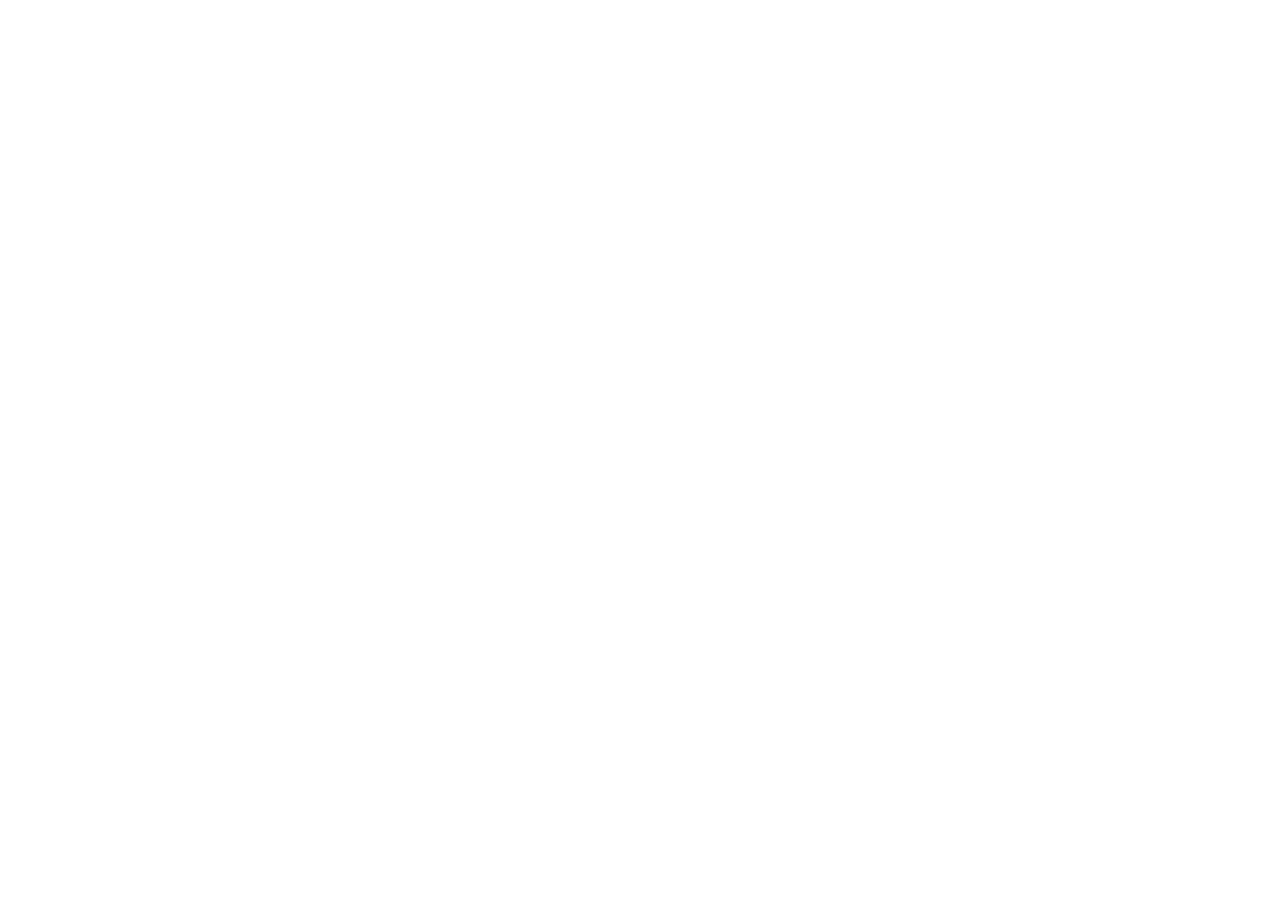
==== index.html @ 2f8295ed "pages" ====
<!DOCTYPE html>
<html lang="pt-br">
<head>
    <meta charset="UTF-8">
    <link rel="stylesheet" href="./assets/css/index.css">
    <script src="./assets/js/index.js"></script>
    <meta name="viewport" content="width=device-width, initial-scale=1.0">
    <title>Calculadora de IMC</title>
</head>
<body>
    
</body>
</html>
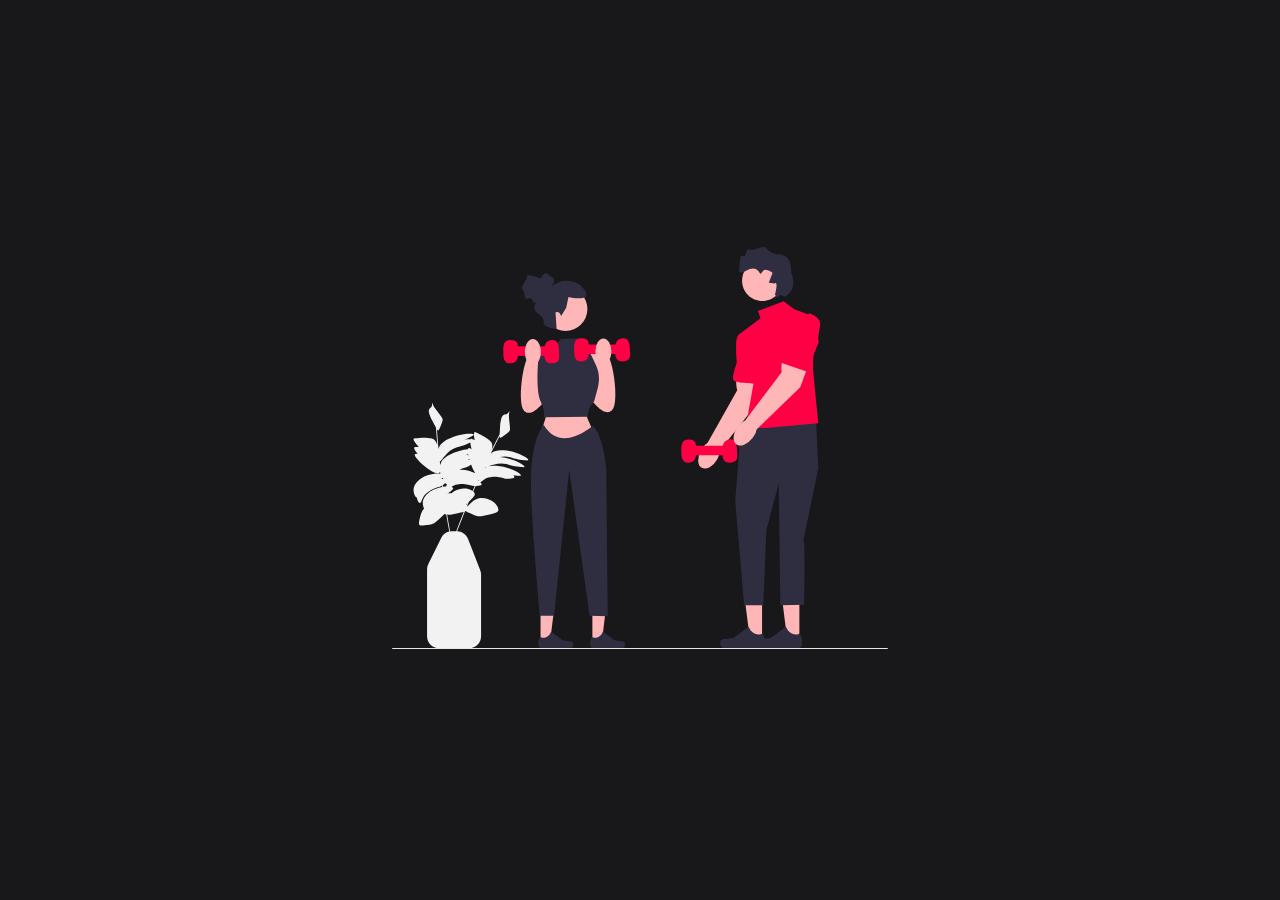
==== commit 66353d49: "feat: add a new main image to the middle" ====
--- a/index.html
+++ b/index.html
@@ -8,6 +8,14 @@
     <title>Calculadora de IMC</title>
 </head>
 <body>
-    
+    <main>
+        <section id="picture">
+        <img src="./assets/images/undraw_personal_trainer_re_cnua.svg">
+
+        </section>
+
+        
+        <section id="form"></section>
+    </main>
 </body>
 </html>--- a/assets/css/index.css
+++ b/assets/css/index.css
@@ -0,0 +1,21 @@
+*{
+    margin: 0%;
+    padding: 0%;
+    box-sizing: border-box;
+  
+}
+body{
+      background-color: #18181b;
+        
+}
+main{
+    display: flex;
+    justify-content: center;
+    align-items: center;
+    width: 100%;
+    height: 100vh;
+}
+img{
+    width: 31rem;
+     
+}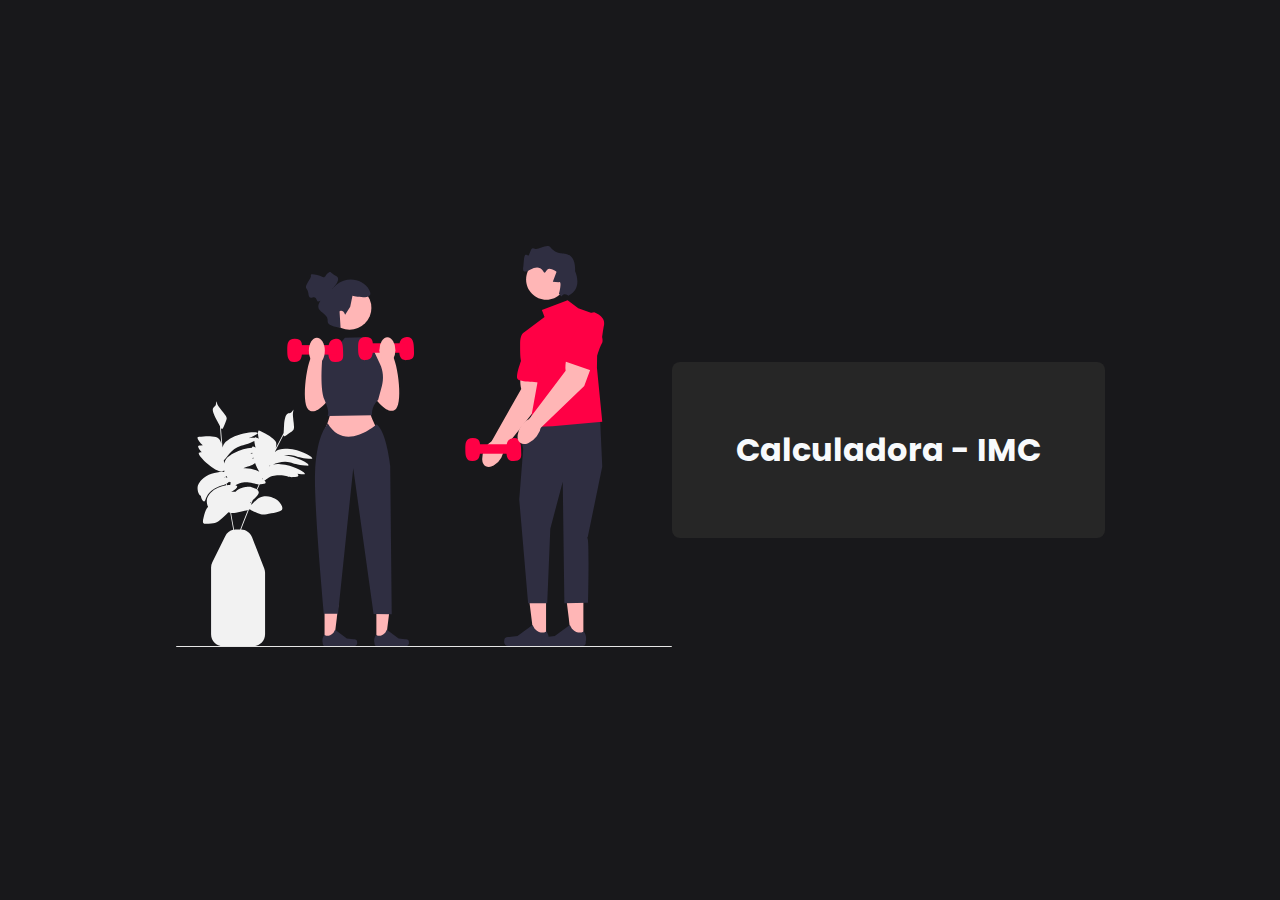
==== commit d03dbf02: "feat: add poppins font" ====
--- a/index.html
+++ b/index.html
@@ -1,5 +1,6 @@
 <!DOCTYPE html>
 <html lang="pt-br">
+
 <head>
     <meta charset="UTF-8">
     <link rel="stylesheet" href="./assets/css/index.css">
@@ -7,15 +8,22 @@
     <meta name="viewport" content="width=device-width, initial-scale=1.0">
     <title>Calculadora de IMC</title>
 </head>
+
 <body>
     <main>
         <section id="picture">
-        <img src="./assets/images/undraw_personal_trainer_re_cnua.svg">
+            <img src="./assets/images/undraw_personal_trainer_re_cnua.svg">
 
         </section>
 
-        
-        <section id="form"></section>
+
+        <section id="form">
+            <div id="calculator">
+                <h1 id="title"> Calculadora - IMC </h1>
+            </div>
+
+        </section>
     </main>
 </body>
+
 </html>--- a/assets/css/index.css
+++ b/assets/css/index.css
@@ -1,4 +1,6 @@
+@import url('https://fonts.googleapis.com/css2?family=Poppins:wght@100;200;300;400;500;600&display=swap');
 *{
+    font-family: 'Poppins', sans-serif;
     margin: 0%;
     padding: 0%;
     box-sizing: border-box;
@@ -16,6 +18,18 @@
     height: 100vh;
 }
 img{
-    width: 31rem;
-     
+    width: 31rem;    
+}
+#form{
+    display: flex;
+    flex-direction: column;
+    padding: 2rem;
+    color:#f8fafc;
+    background-color: #262626;
+    border-radius: 8px;
+}
+#calculator{
+    display: flex;
+    flex-direction: column;
+    padding: 2rem;
 }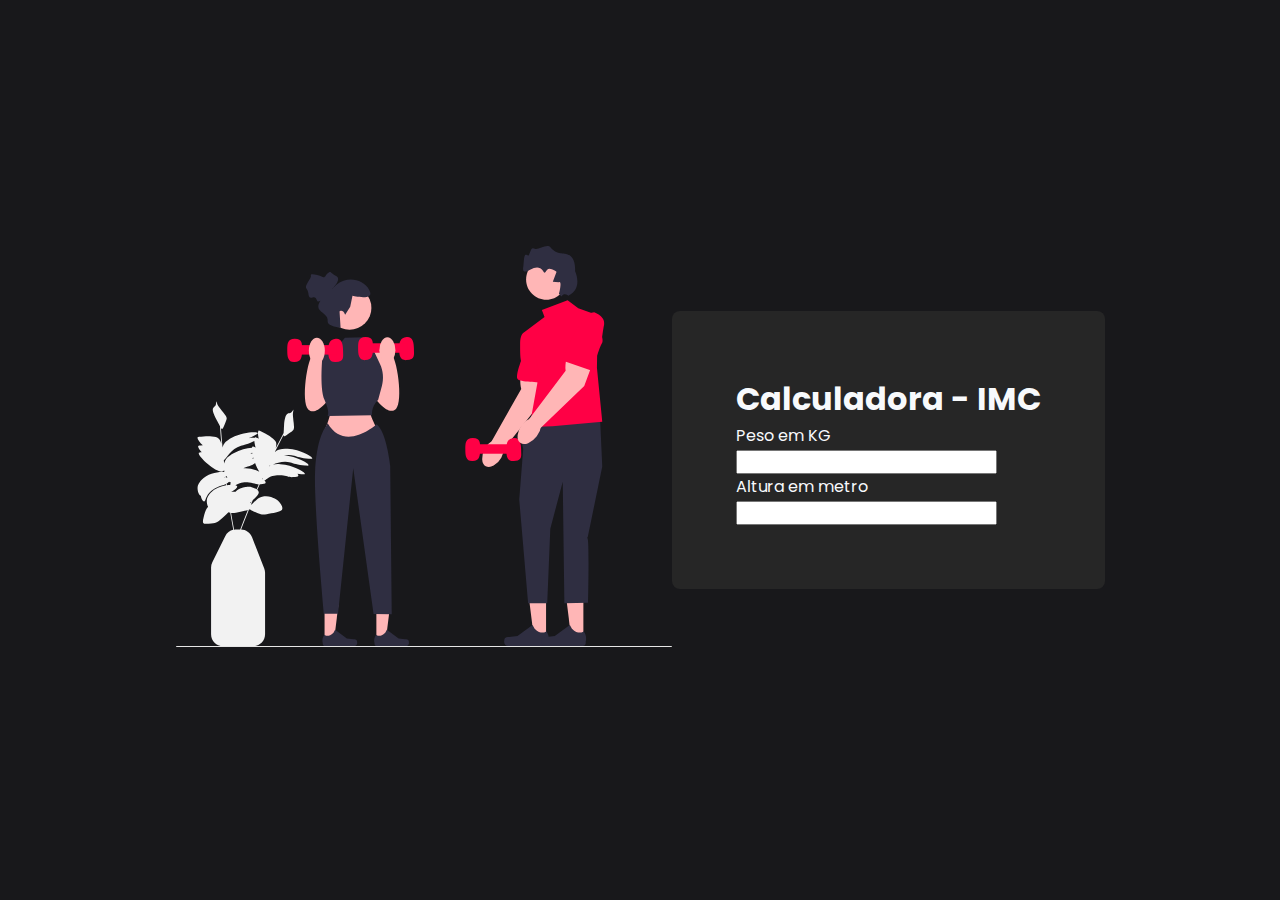
==== commit 1a64b068: "feat: create inputs" ====
--- a/index.html
+++ b/index.html
@@ -13,14 +13,27 @@
     <main>
         <section id="picture">
             <img src="./assets/images/undraw_personal_trainer_re_cnua.svg">
-
         </section>
-
 
         <section id="form">
             <div id="calculator">
                 <h1 id="title"> Calculadora - IMC </h1>
+                <div class="inputbox">
+                    <label for ="weight">Peso em KG</label>
+                    <div class="inputfield">
+                        <input type="number" id="weight" name="weight" required >
+                    
+                    </div>
+                </div>
+                <div class="inputbox">
+                    <label for ="height">Altura em metro</label>
+                    <div class="inputfield">
+                        <input type="number" id="height" name="height" required >
+                    
+                    </div>
+                </div>
             </div>
+
 
         </section>
     </main>
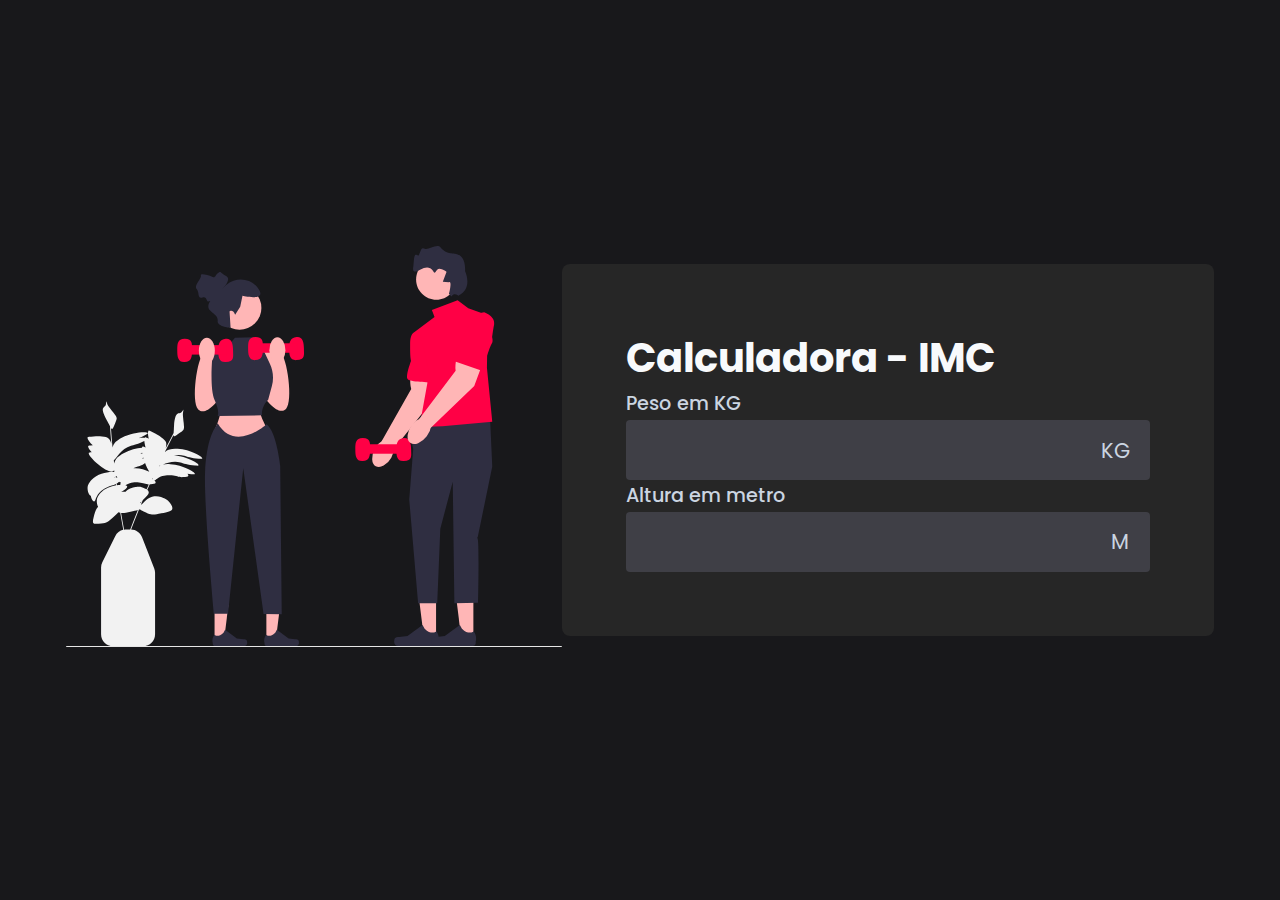
==== commit 650308ff: "feat:add icon and style" ====
--- a/index.html
+++ b/index.html
@@ -6,6 +6,9 @@
     <link rel="stylesheet" href="./assets/css/index.css">
     <script src="./assets/js/index.js"></script>
     <meta name="viewport" content="width=device-width, initial-scale=1.0">
+    <link rel="stylesheet" href="https://cdnjs.cloudflare.com/ajax/libs/font-awesome/6.4.2/css/all.min.css"
+        integrity="sha512-z3gLpd7yknf1YoNbCzqRKc4qyor8gaKU1qmn+CShxbuBusANI9QpRohGBreCFkKxLhei6S9CQXFEbbKuqLg0DA=="
+        crossorigin="anonymous" referrerpolicy="no-referrer" />
     <title>Calculadora de IMC</title>
 </head>
 
@@ -19,17 +22,19 @@
             <div id="calculator">
                 <h1 id="title"> Calculadora - IMC </h1>
                 <div class="inputbox">
-                    <label for ="weight">Peso em KG</label>
+                    <label for="weight">Peso em KG</label>
                     <div class="inputfield">
-                        <input type="number" id="weight" name="weight" required >
-                    
+                        <i class="fa-solid fa-weight-hanging icon"></i>
+                        <input type="number" id="weight" name="weight" required>
+                        <span class="unit">KG</span>
                     </div>
                 </div>
                 <div class="inputbox">
-                    <label for ="height">Altura em metro</label>
+                    <label for="height">Altura em metro</label>
                     <div class="inputfield">
-                        <input type="number" id="height" name="height" required >
-                    
+                        <i class="fa-solid fa-ruler icon"></i>
+                        <input type="number" id="height" name="height" required>
+                        <span class="unit">M</span>
                     </div>
                 </div>
             </div>
--- a/assets/css/index.css
+++ b/assets/css/index.css
@@ -25,6 +25,7 @@
     flex-direction: column;
     padding: 2rem;
     color:#f8fafc;
+    font-size: 20px;
     background-color: #262626;
     border-radius: 8px;
 }
@@ -32,4 +33,35 @@
     display: flex;
     flex-direction: column;
     padding: 2rem;
+}
+.inputbox label{
+    font-weight: 500;
+    font-size: 1.2rem;
+    color: #cbd5e1
+}
+.inputfield{
+    display: flex;
+    align-items: center;
+    justify-content: space-between;
+    background-color: #3f3f46;
+    padding: 0.3rem;
+    border-radius: 4px;
+    margin-top: 2px;
+}
+.inputfield input{
+    background-color: transparent;
+    border: none;
+    width: 100%;
+    font-size: 1.3rem;
+    color: #f8fafc;
+    padding: 0.0.5rem;
+}
+
+.inputfield input::-webkit-inner-spin-button{
+    appearance: none;
+}
+.unit, .icon{
+    color:#cbd5e1;
+    font-size: 1.3rem;
+    padding: 0.6rem 1rem;
 }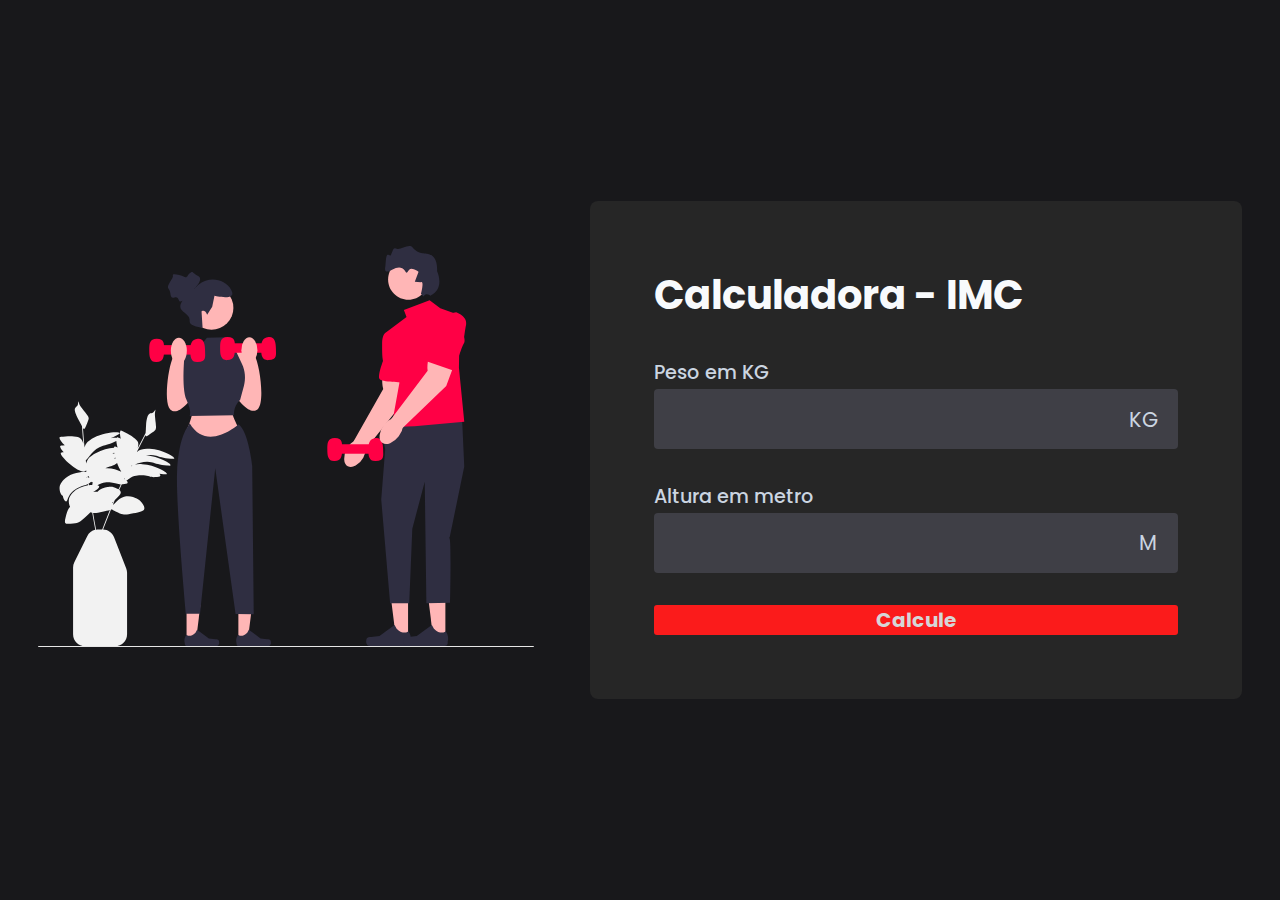
==== commit 66618f2d: "feat: create button" ====
--- a/index.html
+++ b/index.html
@@ -37,11 +37,9 @@
                         <span class="unit">M</span>
                     </div>
                 </div>
+                <button id="calculate">Calcule</button>
             </div>
-
-
         </section>
     </main>
 </body>
-
 </html>--- a/assets/css/index.css
+++ b/assets/css/index.css
@@ -16,6 +16,7 @@
     align-items: center;
     width: 100%;
     height: 100vh;
+    gap: 3.5rem
 }
 img{
     width: 31rem;    
@@ -28,11 +29,13 @@
     font-size: 20px;
     background-color: #262626;
     border-radius: 8px;
+    
 }
 #calculator{
     display: flex;
     flex-direction: column;
     padding: 2rem;
+    gap: 2rem;
 }
 .inputbox label{
     font-weight: 500;
@@ -54,7 +57,7 @@
     width: 100%;
     font-size: 1.3rem;
     color: #f8fafc;
-    padding: 0.0.5rem;
+    padding: 0 0.5rem;
 }
 
 .inputfield input::-webkit-inner-spin-button{
@@ -64,4 +67,18 @@
     color:#cbd5e1;
     font-size: 1.3rem;
     padding: 0.6rem 1rem;
+}
+#calculate{
+    color:#d6d6d7;
+    background-color: #fb1b1b;
+    border: none;
+    font-size: 1.25rem;
+    font-weight: bold;
+    padding: o.5rem 0;
+   cursor: pointer;
+    width: 100%;
+    border-radius: 3px;
+}
+.inputfield input:focus{
+    outline: none;
 }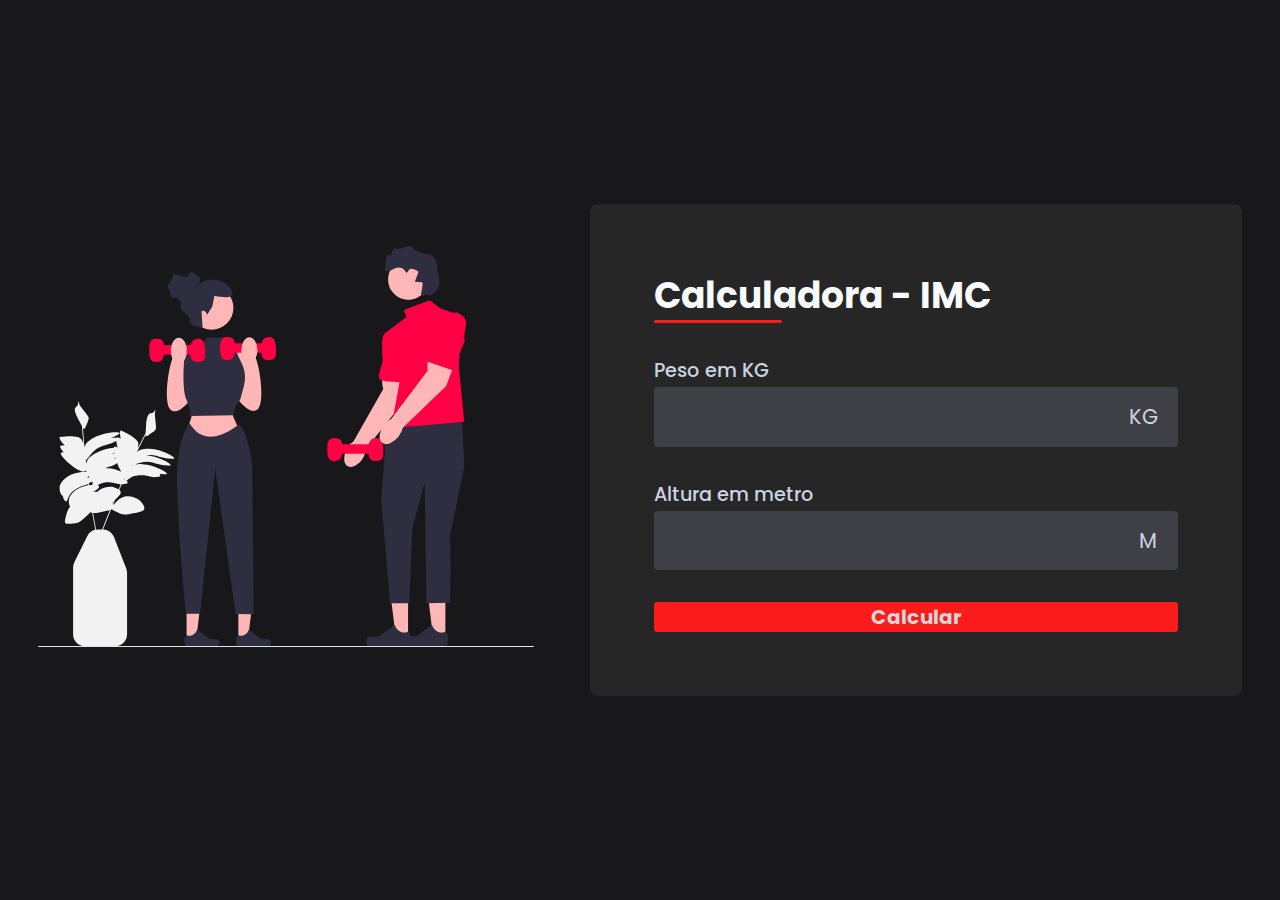
==== commit 56571cd6: "feat: add responsitvite" ====
--- a/index.html
+++ b/index.html
@@ -37,7 +37,25 @@
                         <span class="unit">M</span>
                     </div>
                 </div>
-                <button id="calculate">Calcule</button>
+                <button id="calculate">Calcular</button>
+            </div>
+            <!--resultado imc -->
+            <div id="infos"class="hidden">
+                <div id="result">
+                    <div id="imc">
+                        <span id="value"></span>
+                        <span id="status">Seu IMC é</span>
+                    </div>
+                    <div id="description">
+                        <span id="text"></span>
+                    </div>
+                </div>
+                <div id="more-infos" ">
+                    <a href="https://mundoeducacao.uol.com.br/saude-bem-estar/imc.htm">
+                        Mais informções sobre o IMC
+                        <i class="fa-solid fa-arrow-up-right-from-square"></i>
+                    </a>
+                </div>
             </div>
         </section>
     </main>
--- a/assets/css/index.css
+++ b/assets/css/index.css
@@ -1,16 +1,19 @@
 @import url('https://fonts.googleapis.com/css2?family=Poppins:wght@100;200;300;400;500;600&display=swap');
-*{
+
+* {
     font-family: 'Poppins', sans-serif;
     margin: 0%;
     padding: 0%;
     box-sizing: border-box;
-  
+
 }
-body{
-      background-color: #18181b;
-        
+
+body {
+    background-color: #18181b;
+
 }
-main{
+
+main {
     display: flex;
     justify-content: center;
     align-items: center;
@@ -18,31 +21,36 @@
     height: 100vh;
     gap: 3.5rem
 }
-img{
-    width: 31rem;    
+
+img {
+    width: 31rem;
 }
-#form{
+
+#form {
     display: flex;
     flex-direction: column;
     padding: 2rem;
-    color:#f8fafc;
+    color: #f8fafc;
     font-size: 20px;
     background-color: #262626;
     border-radius: 8px;
-    
+
 }
-#calculator{
+
+#calculator {
     display: flex;
     flex-direction: column;
     padding: 2rem;
     gap: 2rem;
 }
-.inputbox label{
+
+.inputbox label {
     font-weight: 500;
     font-size: 1.2rem;
     color: #cbd5e1
 }
-.inputfield{
+
+.inputfield {
     display: flex;
     align-items: center;
     justify-content: space-between;
@@ -51,7 +59,8 @@
     border-radius: 4px;
     margin-top: 2px;
 }
-.inputfield input{
+
+.inputfield input {
     background-color: transparent;
     border: none;
     width: 100%;
@@ -60,25 +69,116 @@
     padding: 0 0.5rem;
 }
 
-.inputfield input::-webkit-inner-spin-button{
+.inputfield input::-webkit-inner-spin-button {
     appearance: none;
 }
-.unit, .icon{
-    color:#cbd5e1;
+
+.unit,
+.icon {
+    color: #cbd5e1;
     font-size: 1.3rem;
     padding: 0.6rem 1rem;
 }
-#calculate{
-    color:#d6d6d7;
+
+#calculate {
+    color: #d6d6d7;
     background-color: #fb1b1b;
     border: none;
     font-size: 1.25rem;
     font-weight: bold;
     padding: o.5rem 0;
-   cursor: pointer;
+    cursor: pointer;
     width: 100%;
     border-radius: 3px;
 }
-.inputfield input:focus{
+#calculate:hover{
+    background-color: #9f0606;
+}
+
+.inputfield input:focus {
     outline: none;
+}
+
+#result {
+    display: flex;
+    gap: 2rem;
+    align-items: center;
+    border-top: 1px solid #ffffff34;
+    padding: 0.75rem 0;
+}
+#imc{
+    display: flex;
+    align-items: center;
+    flex-direction: column;
+    font-size: 2.25rem;
+
+}
+#status{
+    font-size: 1.25rem;
+    color:#cbd5e1
+}
+.normal{
+    color: #16a34a;
+}
+.attention{
+    color:#dc2626
+}
+#description{
+    width: 15.5rem;
+}
+#more_infos{
+    text-align: center;
+    border-top: 1px solid #ffffff34;
+    padding-top: 1.5rem;
+}
+#more-infos a{
+    display: flex;
+    justify-content: center;
+    align-items: center;
+    gap: 0.6rem;
+    color:#16a34a;
+    font-size: 0.875rem;
+    text-decoration: none;
+    transition: color 0.5s;
+}
+#more-infos a:hover{
+    color:#cbd5e1
+}
+.hidden{
+    display: none;
+}
+#title{
+    font-size: 2.25rem;
+    position: relative;
+}
+#title::after{
+    position: absolute;
+    content: "";
+    width: 8rem;
+    height: 3px;
+    border-radius: 3px;
+    background-color: #fb1b1b;
+    bottom: 0%;
+    left: 0%;
+}
+@media screen and (max-width: 1024px){
+    #picture{
+        display: none;
+    }
+}
+@media screen and (max-width: 500px){
+    #picture{
+        display: none;
+    }
+    main{
+        width: 100%;
+        height: 100%;
+
+    }
+    form{
+        width: 100%;
+        height: 100%;
+        border-radius: 0;
+        justify-content: center;
+    }
 }